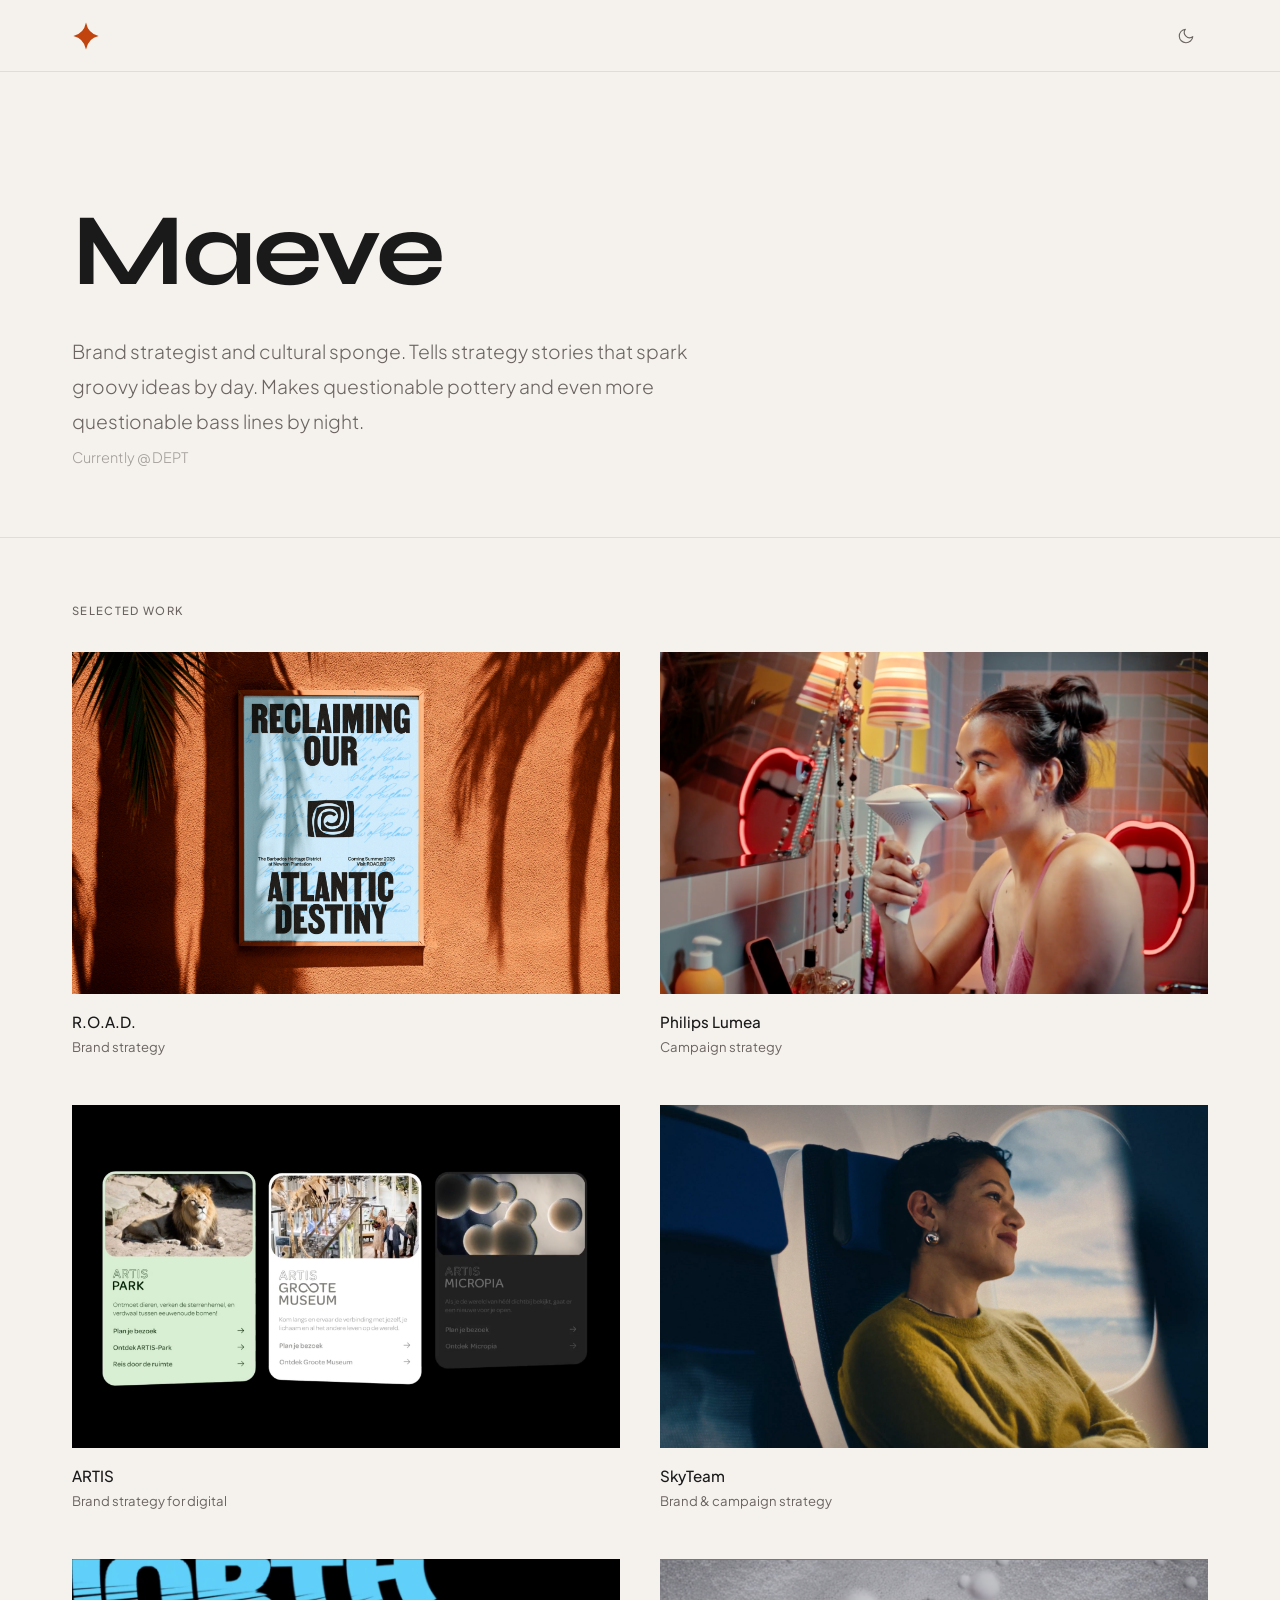
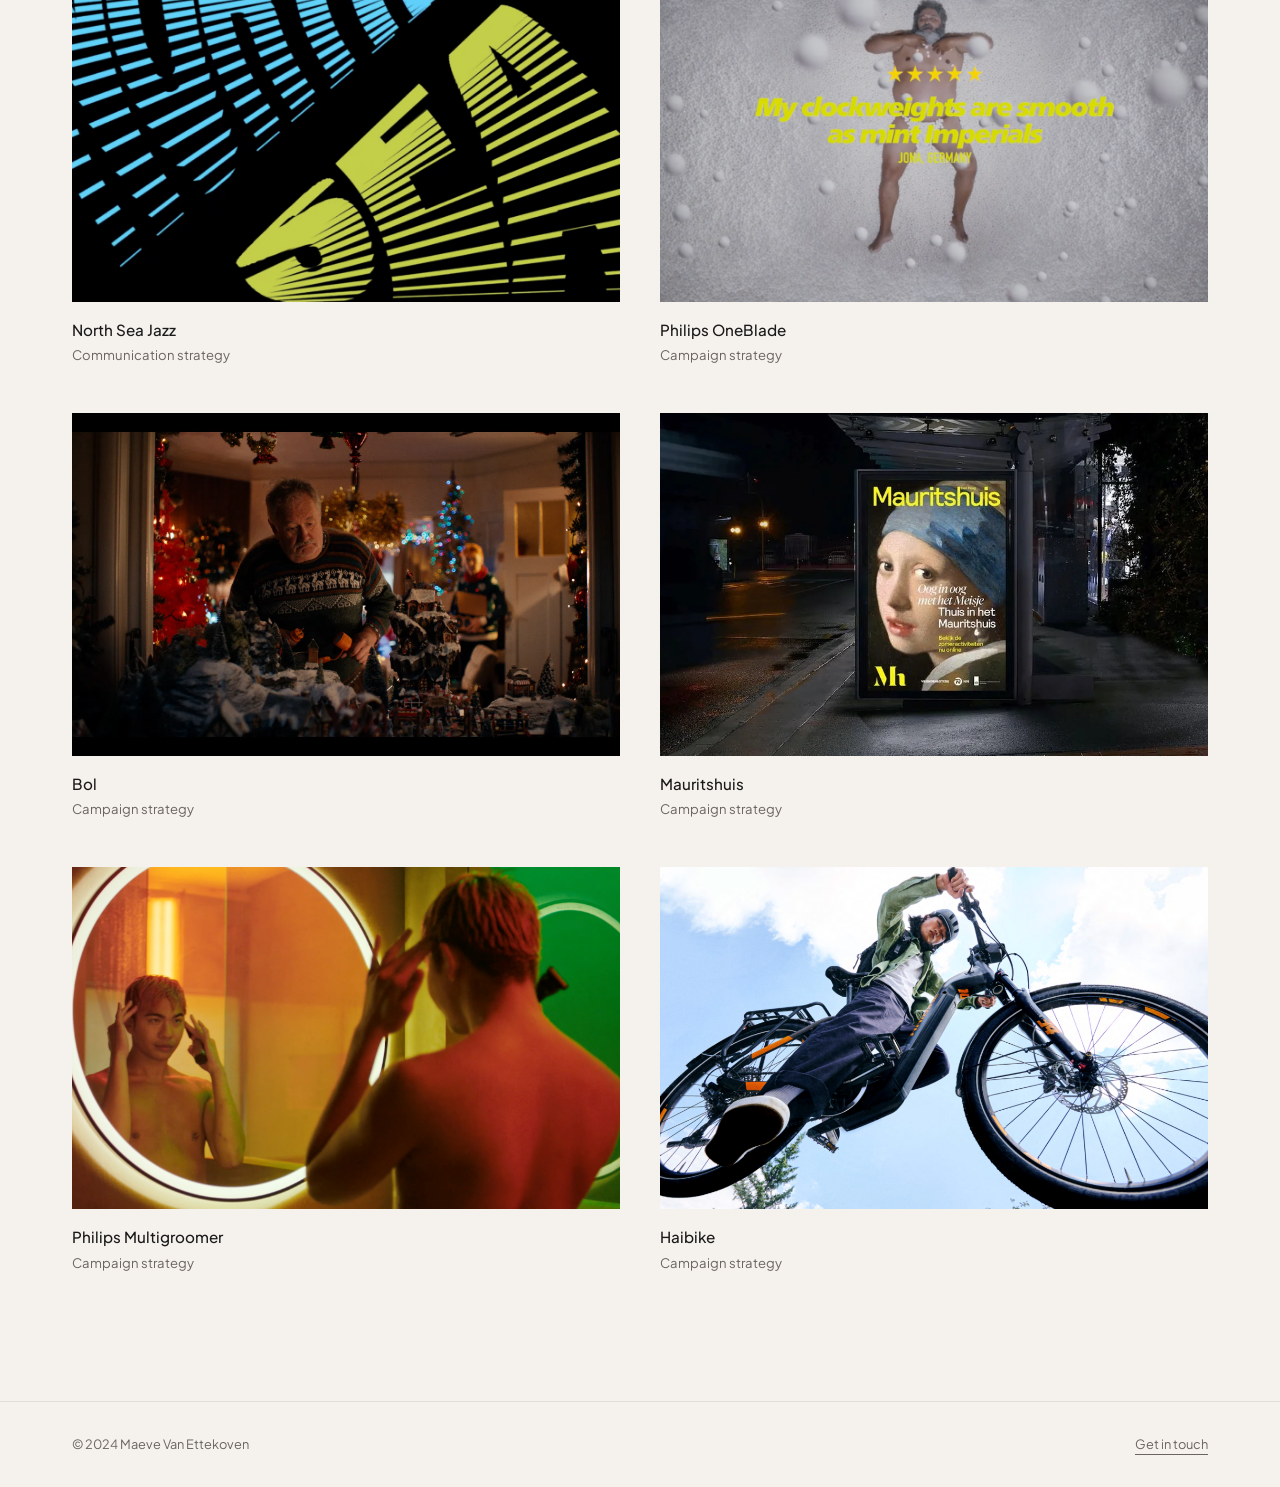
==== index.html @ 8a901c35 "Initial portfolio launch — 10 case studies, dark/light mode, full asset set Co-Authored-By: Claude S" ====
<!DOCTYPE html>
<html lang="en">
<head>
  <meta charset="UTF-8">
  <meta name="viewport" content="width=device-width, initial-scale=1.0">
  <title>Maeve — Brand Strategist</title>
  <meta name="description" content="Maeve Van Ettekoven is a brand strategist based in the Netherlands.">
  <!-- Runs synchronously to set theme before first paint — prevents flash -->
  <script>document.documentElement.setAttribute('data-theme', localStorage.getItem('theme') || (window.matchMedia('(prefers-color-scheme: dark)').matches ? 'dark' : 'light'));</script>
  <link rel="preconnect" href="https://fonts.googleapis.com">
  <link rel="preconnect" href="https://fonts.gstatic.com" crossorigin>
  <link href="https://fonts.googleapis.com/css2?family=Syne:wght@700;800&family=Plus+Jakarta+Sans:wght@300;400;500&display=swap" rel="stylesheet">
  <link rel="icon" type="image/svg+xml" href="favicon.svg">
  <link rel="stylesheet" href="styles.css">
  <style>
    .work-grid {
      gap: 3rem 2.5rem;
    }
    .work-item__thumb {
      aspect-ratio: 16 / 10;
    }
  </style>
</head>
<body>

  <nav class="site-nav" aria-label="Site navigation">
    <div class="container">
      <a href="index.html" class="wordmark" aria-label="Home">
        <img src="favicon.svg" alt="Home">
      </a>
      <button class="theme-toggle" id="theme-toggle" aria-label="Switch to dark mode">
        <!-- Moon: shown in light mode to offer dark mode -->
        <svg class="icon-moon" viewBox="0 0 24 24" aria-hidden="true"><path d="M21 12.79A9 9 0 1 1 11.21 3 7 7 0 0 0 21 12.79z"/></svg>
        <!-- Sun: shown in dark mode to offer light mode -->
        <svg class="icon-sun" viewBox="0 0 24 24" aria-hidden="true"><circle cx="12" cy="12" r="5"/><line x1="12" y1="1" x2="12" y2="3"/><line x1="12" y1="21" x2="12" y2="23"/><line x1="4.22" y1="4.22" x2="5.64" y2="5.64"/><line x1="18.36" y1="18.36" x2="19.78" y2="19.78"/><line x1="1" y1="12" x2="3" y2="12"/><line x1="21" y1="12" x2="23" y2="12"/><line x1="4.22" y1="19.78" x2="5.64" y2="18.36"/><line x1="18.36" y1="5.64" x2="19.78" y2="4.22"/></svg>
      </button>
    </div>
  </nav>

  <main>

    <section class="hero" aria-labelledby="hero-name">
      <div class="container">
        <h1 class="hero__name" id="hero-name">Maeve</h1>
        <p class="hero__line">Brand strategist and cultural sponge. Tells strategy stories that spark groovy ideas by day. Makes questionable pottery and even more questionable bass lines by night.<br><span class="hero__footnote">Currently @ DEPT</span></p>
      </div>
    </section>

    <section class="work" aria-labelledby="work-label">
      <div class="container">
        <p class="work__label" id="work-label">Selected work</p>

        <div class="work-grid" role="list">

          <a class="work-item" href="case-study.html" role="listitem">
            <div class="work-item__thumb">
              <img
                src="3Carousel_2.png.webp"
                alt="R.O.A.D. — Reclaiming Our Atlantic Destiny, Government of Barbados"
                loading="lazy"
              >
            </div>
            <div class="work-item__meta">
              <p class="work-item__client">R.O.A.D.</p>
              <p class="work-item__type">Brand strategy</p>
            </div>
          </a>

          <a class="work-item" href="case-study-lumea.html" role="listitem">
            <div class="work-item__thumb">
              <img
                src="Screenshot 2026-05-10 at 14.18.40.png"
                alt="Philips Lumea — Campaign Strategy"
                loading="lazy"
              >
            </div>
            <div class="work-item__meta">
              <p class="work-item__client">Philips Lumea</p>
              <p class="work-item__type">Campaign strategy</p>
            </div>
          </a>

          <a class="work-item" href="case-study-artis.html" role="listitem">
            <div class="work-item__thumb">
              <img
                src="Screenshot 2026-05-10 at 13.46.54.png"
                alt="ARTIS — Brand Strategy"
                loading="lazy"
              >
            </div>
            <div class="work-item__meta">
              <p class="work-item__client">ARTIS</p>
              <p class="work-item__type">Brand strategy for digital</p>
            </div>
          </a>

          <a class="work-item" href="case-study-skyteam.html" role="listitem">
            <div class="work-item__thumb">
              <img
                src="3697b1dc-ba81-4e8c-a852-3b374e48b9ad_rw_1920.jpg"
                alt="SkyTeam — Brand & Campaign Strategy"
                loading="lazy"
              >
            </div>
            <div class="work-item__meta">
              <p class="work-item__client">SkyTeam</p>
              <p class="work-item__type">Brand & campaign strategy</p>
            </div>
          </a>

          <a class="work-item" href="case-study-nsj.html" role="listitem">
            <div class="work-item__thumb">
              <img
                src="Screenshot-2022-10-28-at-16.06.18.png"
                alt="North Sea Jazz — Communication Strategy"
                loading="lazy"
              >
            </div>
            <div class="work-item__meta">
              <p class="work-item__client">North Sea Jazz</p>
              <p class="work-item__type">Communication strategy</p>
            </div>
          </a>

          <a class="work-item" href="case-study-oneblade.html" role="listitem">
            <div class="work-item__thumb">
              <img
                src="Screenshot 2026-05-10 at 16.35.34.png"
                alt="Philips OneBlade — Campaign Strategy"
                loading="lazy"
              >
            </div>
            <div class="work-item__meta">
              <p class="work-item__client">Philips OneBlade</p>
              <p class="work-item__type">Campaign strategy</p>
            </div>
          </a>

          <a class="work-item" href="case-study-bol-christmas.html" role="listitem">
            <div class="work-item__thumb">
              <img
                src="bol kerstreclame.webp"
                alt="Bol — Campaign Strategy"
                loading="lazy"
              >
            </div>
            <div class="work-item__meta">
              <p class="work-item__client">Bol</p>
              <p class="work-item__type">Campaign strategy</p>
            </div>
          </a>

          <a class="work-item" href="case-study-mauritshuis.html" role="listitem">
            <div class="work-item__thumb">
              <img
                src="meisje.webp"
                alt="Mauritshuis — Campaign Strategy"
                loading="lazy"
              >
            </div>
            <div class="work-item__meta">
              <p class="work-item__client">Mauritshuis</p>
              <p class="work-item__type">Campaign strategy</p>
            </div>
          </a>

          <a class="work-item" href="case-study-multigroomer.html" role="listitem">
            <div class="work-item__thumb">
              <img
                src="6010ec3d-7864-4c8e-818a-9cd3819158ee_rw_3840.png"
                alt="Philips Multigroomer — Campaign Strategy"
                loading="lazy"
              >
            </div>
            <div class="work-item__meta">
              <p class="work-item__client">Philips Multigroomer</p>
              <p class="work-item__type">Campaign strategy</p>
            </div>
          </a>

          <a class="work-item" href="case-study-haibike.html" role="listitem">
            <div class="work-item__thumb">
              <img
                src="Screenshot 2026-05-10 at 18.29.34.png"
                alt="Haibike — Campaign Strategy"
                loading="lazy"
              >
            </div>
            <div class="work-item__meta">
              <p class="work-item__client">Haibike</p>
              <p class="work-item__type">Campaign strategy</p>
            </div>
          </a>

        </div>
      </div>
    </section>

  </main>

  <footer class="site-footer">
    <div class="container">
      <p class="site-footer__copy">&copy; 2024 Maeve Van Ettekoven</p>
      <a class="site-footer__contact" href="https://www.linkedin.com/in/maevevanettekoven/" target="_blank" rel="noopener noreferrer">Get in touch</a>
    </div>
  </footer>

  <script src="theme.js"></script>
</body>
</html>
---- styles.css ----
/*
  Maeve Van Ettekoven — Portfolio
  ================================
  Colour palette:
    --white:   #F5F2EE  (warm off-white — softer than pure white, easier on the eye)
    --black:   #1A1A1A  (near-black — less aggressive than #000)
    --accent:  #C1440E  (burnt sienna — earthy, confident, fits brand strategy work
                         without screaming "creative agency". Has warmth without being
                         saccharine.)
    --muted:   #6B6460  (for metadata, captions, secondary text)

  Typography:
    Syne — used for the name/wordmark and all display headings. Bold, geometric,
    slightly rounded terminals. Confident without being aggressive. At 700–800
    weight it has real presence on the page without needing size to do the work.
    Plus Jakarta Sans — paired for body and UI. Rounder and friendlier than DM
    Sans, with a humanist warmth that softens Syne's geometry. Together they push
    the site from spare/intellectual toward warm/confident — still minimal, but
    with actual personality.
*/

/* ─── Tokens ────────────────────────────────────────────────────────────── */
:root {
  --white:   #F5F2EE;
  --black:   #1A1A1A;
  --accent:  #C1440E;
  --muted:   #6B6460;
  --border:  #E0DDD9;

  --space-xs: 0.5rem;
  --space-s:  1rem;
  --space-m:  2rem;
  --space-l:  4rem;
  --space-xl: 8rem;

  --max-w:        1200px;
  --body-max-w:   680px;
  --nav-h:        72px;

  --font-display: 'Syne', system-ui, sans-serif;
  --font-body:    'Plus Jakarta Sans', system-ui, sans-serif;

  --ease: cubic-bezier(0.25, 0.1, 0.25, 1);
}

/* ─── Dark mode tokens ───────────────────────────────────────────────────── */
[data-theme="dark"] {
  --white:  #141210;
  --black:  #F0EDE8;
  --muted:  #8A8480;
  --border: #2C2926;
}

/* ─── Reset ─────────────────────────────────────────────────────────────── */
*, *::before, *::after { box-sizing: border-box; margin: 0; padding: 0; }

html {
  font-size: 16px;
  scroll-behavior: smooth;
}

body {
  background: var(--white);
  color: var(--black);
  font-family: var(--font-body);
  font-size: 1rem;
  line-height: 1.6;
  -webkit-font-smoothing: antialiased;
}

img {
  display: block;
  max-width: 100%;
  height: auto;
}

a {
  color: inherit;
  text-decoration: none;
}

/* ─── Nav ────────────────────────────────────────────────────────────────── */
.site-nav {
  position: sticky;
  top: 0;
  z-index: 100;
  background: var(--white);
  border-bottom: 1px solid var(--border);
  height: var(--nav-h);
  display: flex;
  align-items: center;
}

.site-nav .container {
  display: flex;
  align-items: center;
  justify-content: space-between;
}

.site-nav .wordmark {
  font-family: var(--font-display);
  font-size: 1.25rem;
  font-weight: 700;
  letter-spacing: 0.02em;
  color: var(--black);
  transition: color 0.2s var(--ease);
}

.site-nav .wordmark:hover {
  color: var(--accent);
}

.site-nav .wordmark img {
  display: block;
  height: 28px;
  width: auto;
}

/* ─── Theme toggle ───────────────────────────────────────────────────────── */
.theme-toggle {
  background: none;
  border: none;
  cursor: pointer;
  padding: 0.5rem;
  min-width: 44px;
  min-height: 44px;
  display: flex;
  align-items: center;
  justify-content: center;
  color: var(--muted);
  transition: color 0.2s var(--ease);
}

.theme-toggle:hover { color: var(--accent); }

.theme-toggle:focus-visible {
  outline: 2px solid var(--accent);
  outline-offset: 3px;
  border-radius: 2px;
}

.theme-toggle svg {
  width: 18px;
  height: 18px;
  fill: none;
  stroke: currentColor;
  stroke-width: 1.5;
  stroke-linecap: round;
  stroke-linejoin: round;
  flex-shrink: 0;
}

/* Show the right icon per theme */
.icon-sun  { display: none; }
.icon-moon { display: block; }

[data-theme="dark"] .icon-sun  { display: block; }
[data-theme="dark"] .icon-moon { display: none; }

/* ─── Container ──────────────────────────────────────────────────────────── */
.container {
  width: 100%;
  max-width: var(--max-w);
  margin-inline: auto;
  padding-inline: var(--space-m);
}

/* ─── Hero ───────────────────────────────────────────────────────────────── */
.hero {
  padding-block: var(--space-xl) var(--space-l);
  border-bottom: 1px solid var(--border);
}

.hero__name {
  font-family: var(--font-display);
  font-size: clamp(3.5rem, 8vw, 7rem);
  font-weight: 700;
  line-height: 1.0;
  letter-spacing: -0.03em;
  margin-bottom: var(--space-m);
}

.hero__footnote {
  font-size: 0.75em;
  opacity: 0.6;
}

.hero__line {
  font-family: var(--font-body);
  font-size: clamp(1rem, 2vw, 1.2rem);
  font-weight: 300;
  color: var(--muted);
  max-width: 640px;
  line-height: 1.8;
}

/* ─── Work grid ──────────────────────────────────────────────────────────── */
.work {
  padding-block: var(--space-l);
}

.work__label {
  font-size: 0.7rem;
  font-weight: 500;
  letter-spacing: 0.12em;
  text-transform: uppercase;
  color: var(--muted);
  margin-bottom: var(--space-m);
}

.work-grid {
  display: grid;
  grid-template-columns: repeat(2, 1fr);
  gap: var(--space-m);
}

/* ─── Work item ──────────────────────────────────────────────────────────── */
.work-item {
  display: block;
  cursor: pointer;
}

.work-item__thumb {
  position: relative;
  overflow: hidden;
  aspect-ratio: 4 / 3;
  background: var(--border);
  margin-bottom: var(--space-xs);
}

.work-item__thumb img {
  width: 100%;
  height: 100%;
  object-fit: cover;
  transition: transform 0.5s var(--ease);
}

/* Accent overlay on hover */
.work-item__thumb::after {
  content: '';
  position: absolute;
  inset: 0;
  background: var(--accent);
  opacity: 0;
  transition: opacity 0.35s var(--ease);
}

@media (prefers-reduced-motion: no-preference) {
  .work-item:hover .work-item__thumb img {
    transform: scale(1.03);
  }
  .work-item:hover .work-item__thumb::after {
    opacity: 0.12;
  }
}

.work-item__meta {
  padding-top: var(--space-xs);
}

.work-item__client {
  font-size: 0.95rem;
  font-weight: 500;
  color: var(--black);
}

.work-item__type {
  font-size: 0.82rem;
  color: var(--muted);
  margin-top: 2px;
}

/* Focus state for accessibility */
.work-item:focus-visible .work-item__thumb {
  outline: 2px solid var(--accent);
  outline-offset: 3px;
}

/* ─── Footer ─────────────────────────────────────────────────────────────── */
.site-footer {
  border-top: 1px solid var(--border);
  padding-block: var(--space-m);
  margin-top: var(--space-l);
}

.site-footer .container {
  display: flex;
  align-items: center;
  justify-content: space-between;
  flex-wrap: wrap;
  gap: var(--space-s);
}

.site-footer__copy {
  font-size: 0.8rem;
  color: var(--muted);
}

.site-footer__contact {
  font-size: 0.8rem;
  color: var(--muted);
  border-bottom: 1px solid currentColor;
  transition: color 0.2s var(--ease);
}

.site-footer__contact:hover {
  color: var(--accent);
}

/* ─── Case study ─────────────────────────────────────────────────────────── */
.cs-back {
  display: inline-flex;
  align-items: center;
  gap: 0.4em;
  font-size: 0.85rem;
  color: var(--muted);
  padding-block: var(--space-m);
  transition: color 0.2s var(--ease);
}

.cs-back:hover { color: var(--accent); }

.cs-back:focus-visible {
  outline: 2px solid var(--accent);
  outline-offset: 3px;
  border-radius: 2px;
}

.cs-header {
  padding-bottom: var(--space-l);
  border-bottom: 1px solid var(--border);
  margin-bottom: var(--space-l);
}

.cs-header__title {
  font-family: var(--font-display);
  font-size: clamp(2.5rem, 6vw, 5rem);
  font-weight: 700;
  line-height: 1.05;
  letter-spacing: -0.03em;
  margin-bottom: var(--space-m);
}

.cs-meta {
  display: flex;
  flex-wrap: wrap;
  gap: var(--space-s);
  align-items: center;
}

.cs-meta__item {
  font-size: 0.78rem;
  font-weight: 500;
  letter-spacing: 0.1em;
  text-transform: uppercase;
  color: var(--muted);
}

.cs-meta__sep {
  color: var(--border);
  user-select: none;
}

.cs-hero-image {
  width: 100%;
  aspect-ratio: 16 / 7;
  object-fit: cover;
  margin-bottom: var(--space-l);
}

/* ─── Case study body ────────────────────────────────────────────────────── */
.cs-body {
  max-width: var(--body-max-w);
  margin-bottom: var(--space-xl);
}

.cs-body h2 {
  font-family: var(--font-display);
  font-size: clamp(1.5rem, 3vw, 2rem);
  font-weight: 700;
  margin-top: var(--space-l);
  margin-bottom: var(--space-s);
  color: var(--black);
}

.cs-body p {
  font-size: 1.05rem;
  line-height: 1.75;
  color: var(--black);
  margin-bottom: var(--space-s);
}

.cs-body figure {
  margin-block: var(--space-l);
}

.cs-body figure img {
  width: 100%;
  aspect-ratio: 3 / 2;
  object-fit: cover;
}

.cs-text-link {
  display: inline-block;
  font-size: 0.9rem;
  font-weight: 500;
  color: var(--accent);
  border-bottom: 1px solid currentColor;
  transition: opacity 0.2s var(--ease);
}

.cs-text-link:hover { opacity: 0.7; }

.cs-body figcaption {
  font-size: 0.78rem;
  color: var(--muted);
  margin-top: var(--space-xs);
}

.figure-pair {
  display: grid;
  grid-template-columns: 1fr 1fr;
  gap: var(--space-s);
  margin-block: var(--space-l);
}

.figure-pair figure {
  margin-block: 0;
}

.figure-pair figure img {
  aspect-ratio: 1 / 1;
  object-fit: cover;
}

@media (max-width: 767px) {
  .figure-pair {
    grid-template-columns: 1fr;
  }
}

/* ─── Responsive ─────────────────────────────────────────────────────────── */
@media (max-width: 767px) {
  :root {
    --space-l:  2.5rem;
    --space-xl: 4rem;
  }

  .work-grid {
    grid-template-columns: 1fr;
  }

  .hero {
    padding-block: var(--space-l) var(--space-m);
  }

  .site-nav .wordmark {
    font-size: 1.1rem;
  }

  .cs-body {
    max-width: 100%;
  }
}

@media (min-width: 768px) and (max-width: 1023px) {
  :root {
    --space-xl: 6rem;
  }
}

/* ─── Focus visible global ───────────────────────────────────────────────── */
:focus-visible {
  outline: 2px solid var(--accent);
  outline-offset: 3px;
}
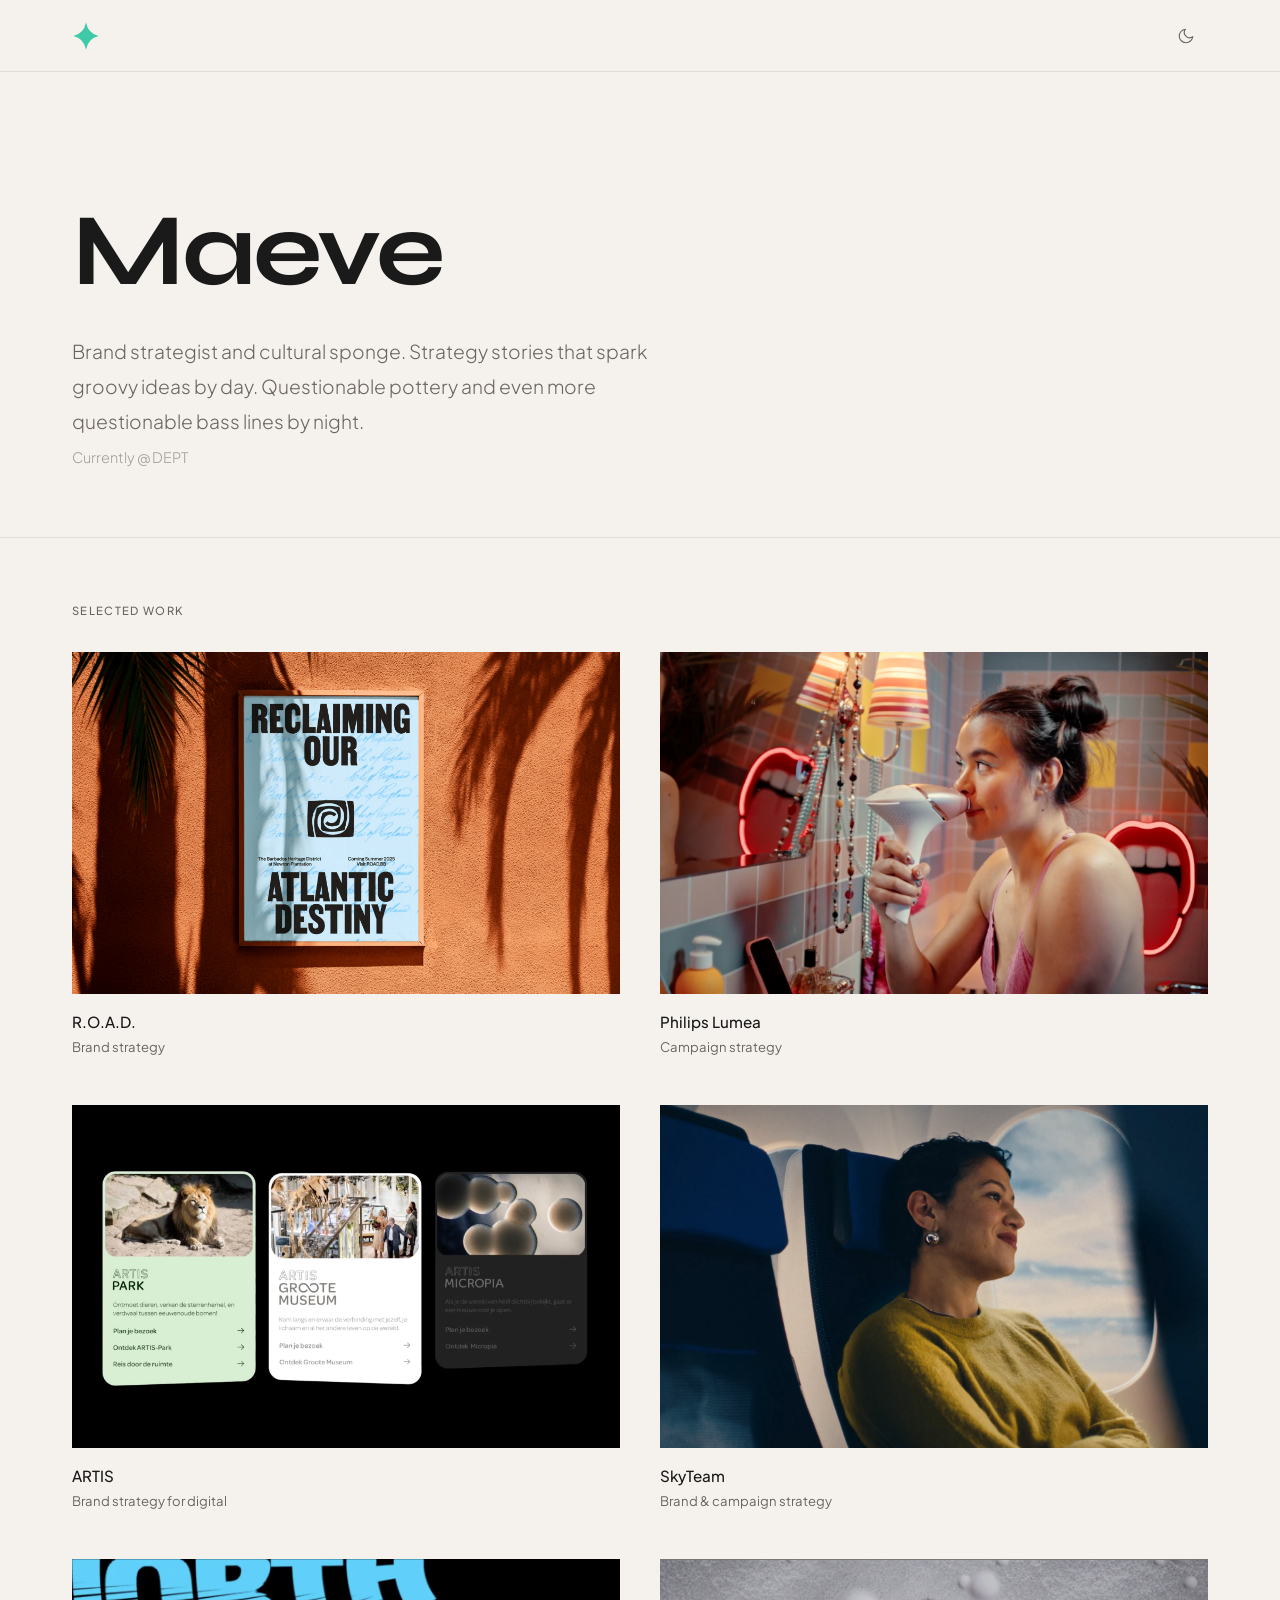
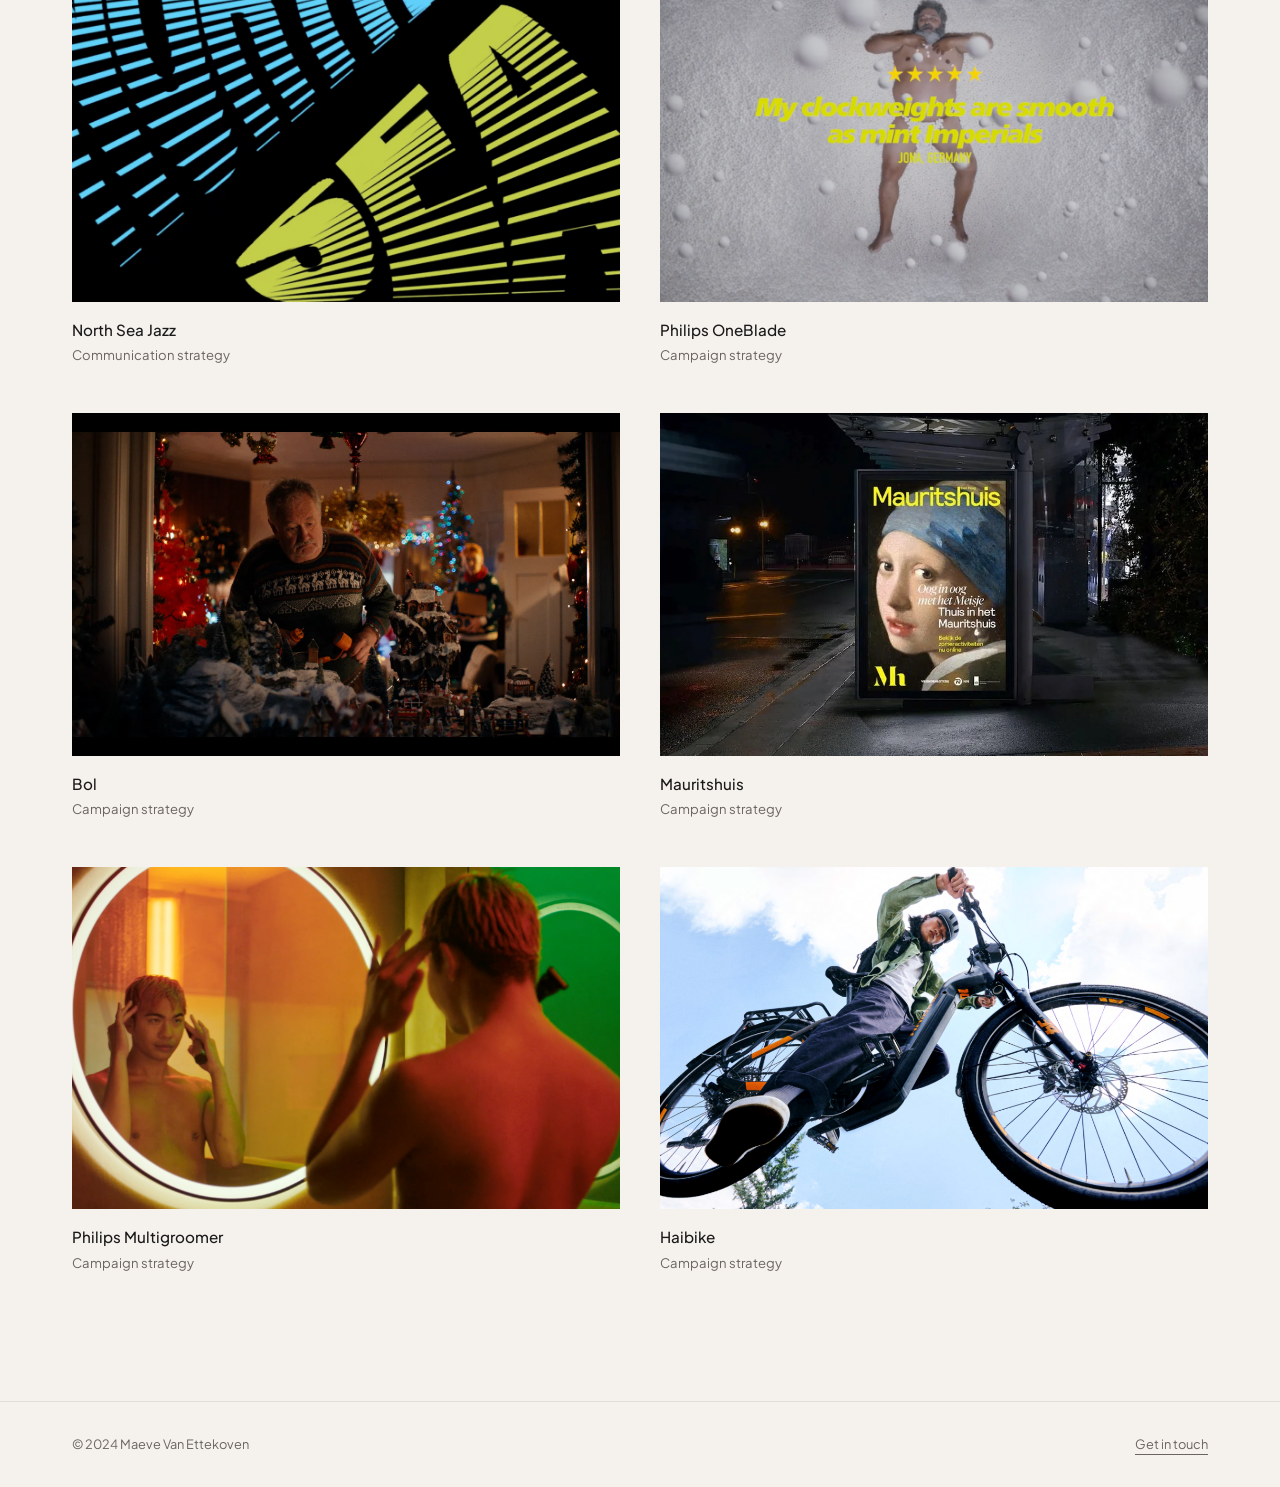
==== commit 3be1bdde: "Update intro text and favicon colour Co-Authored-By: Claude Sonnet 4.6 <noreply@anthropic.com>" ====
--- a/index.html
+++ b/index.html
@@ -42,7 +42,7 @@
     <section class="hero" aria-labelledby="hero-name">
       <div class="container">
         <h1 class="hero__name" id="hero-name">Maeve</h1>
-        <p class="hero__line">Brand strategist and cultural sponge. Tells strategy stories that spark groovy ideas by day. Makes questionable pottery and even more questionable bass lines by night.<br><span class="hero__footnote">Currently @ DEPT</span></p>
+        <p class="hero__line">Brand strategist and cultural sponge. Strategy stories that spark groovy ideas by day. Questionable pottery and even more questionable bass lines by night.<br><span class="hero__footnote">Currently @ DEPT</span></p>
       </div>
     </section>
 
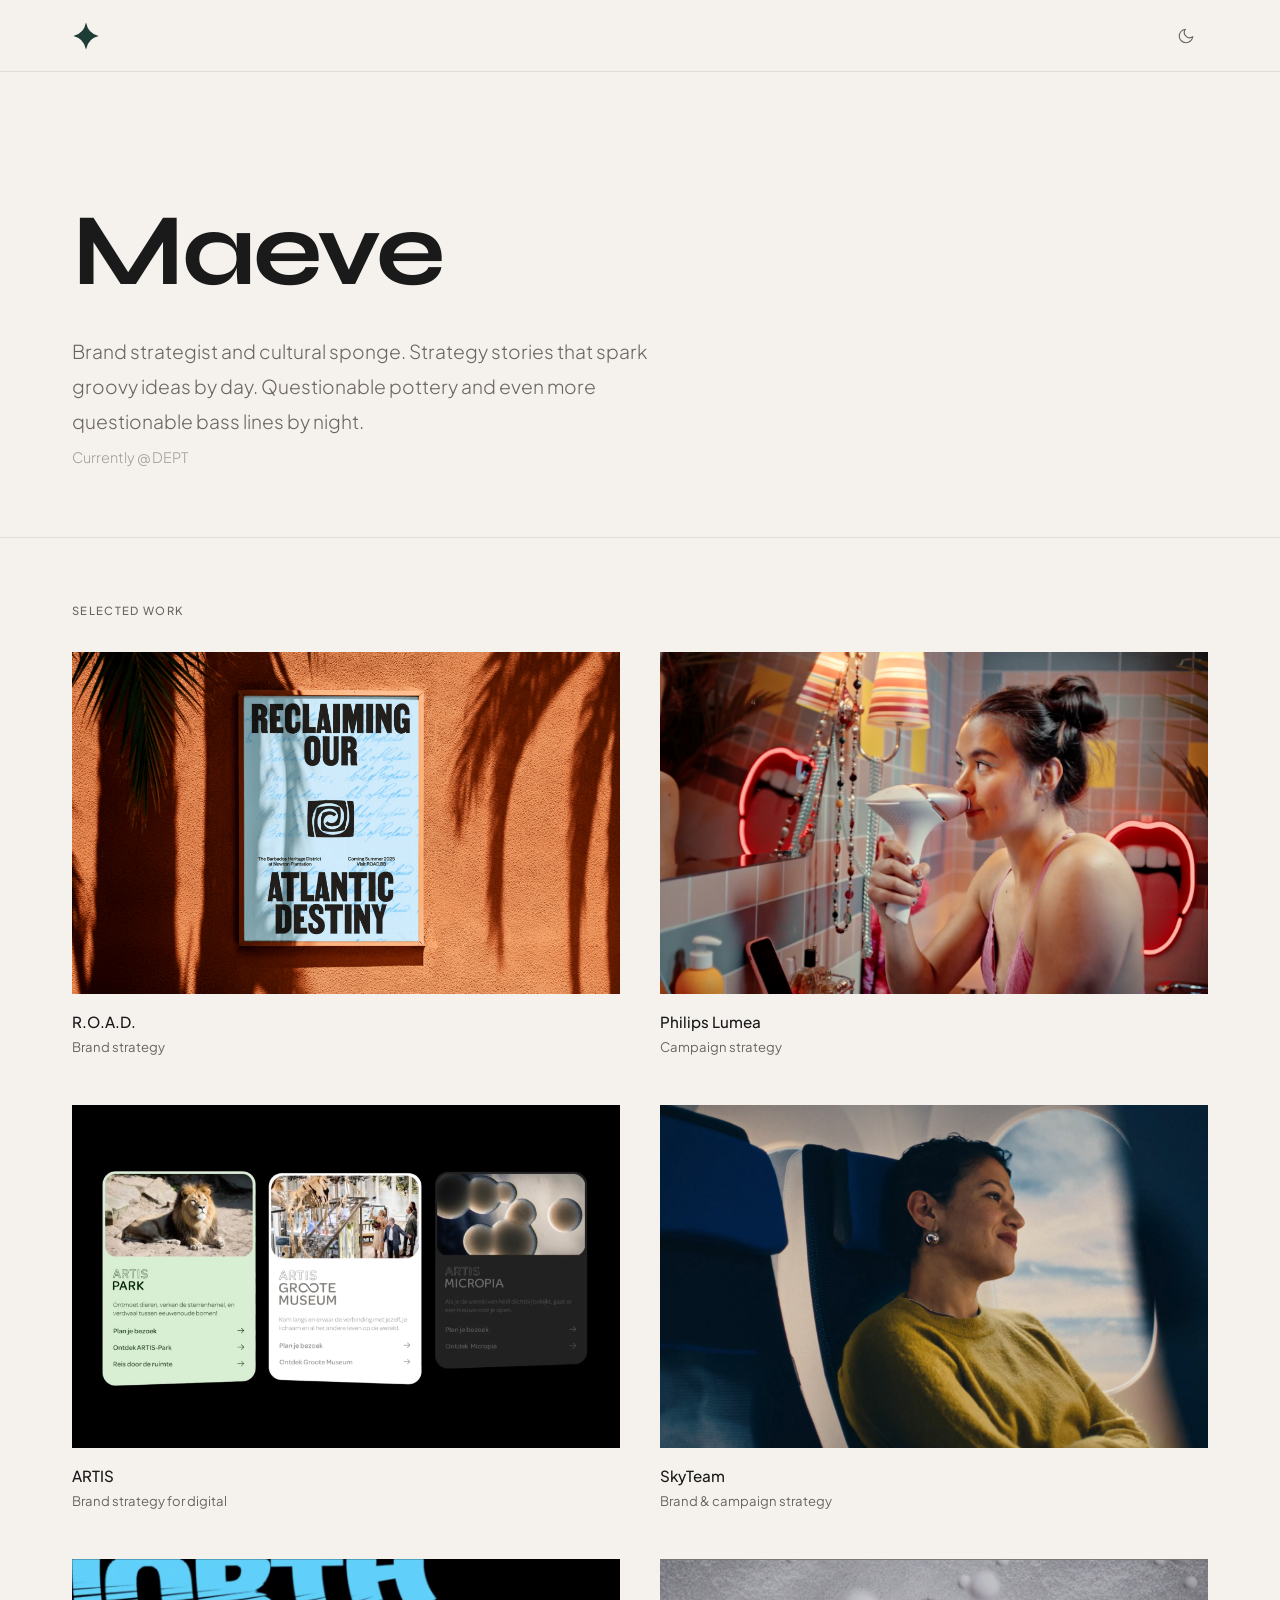
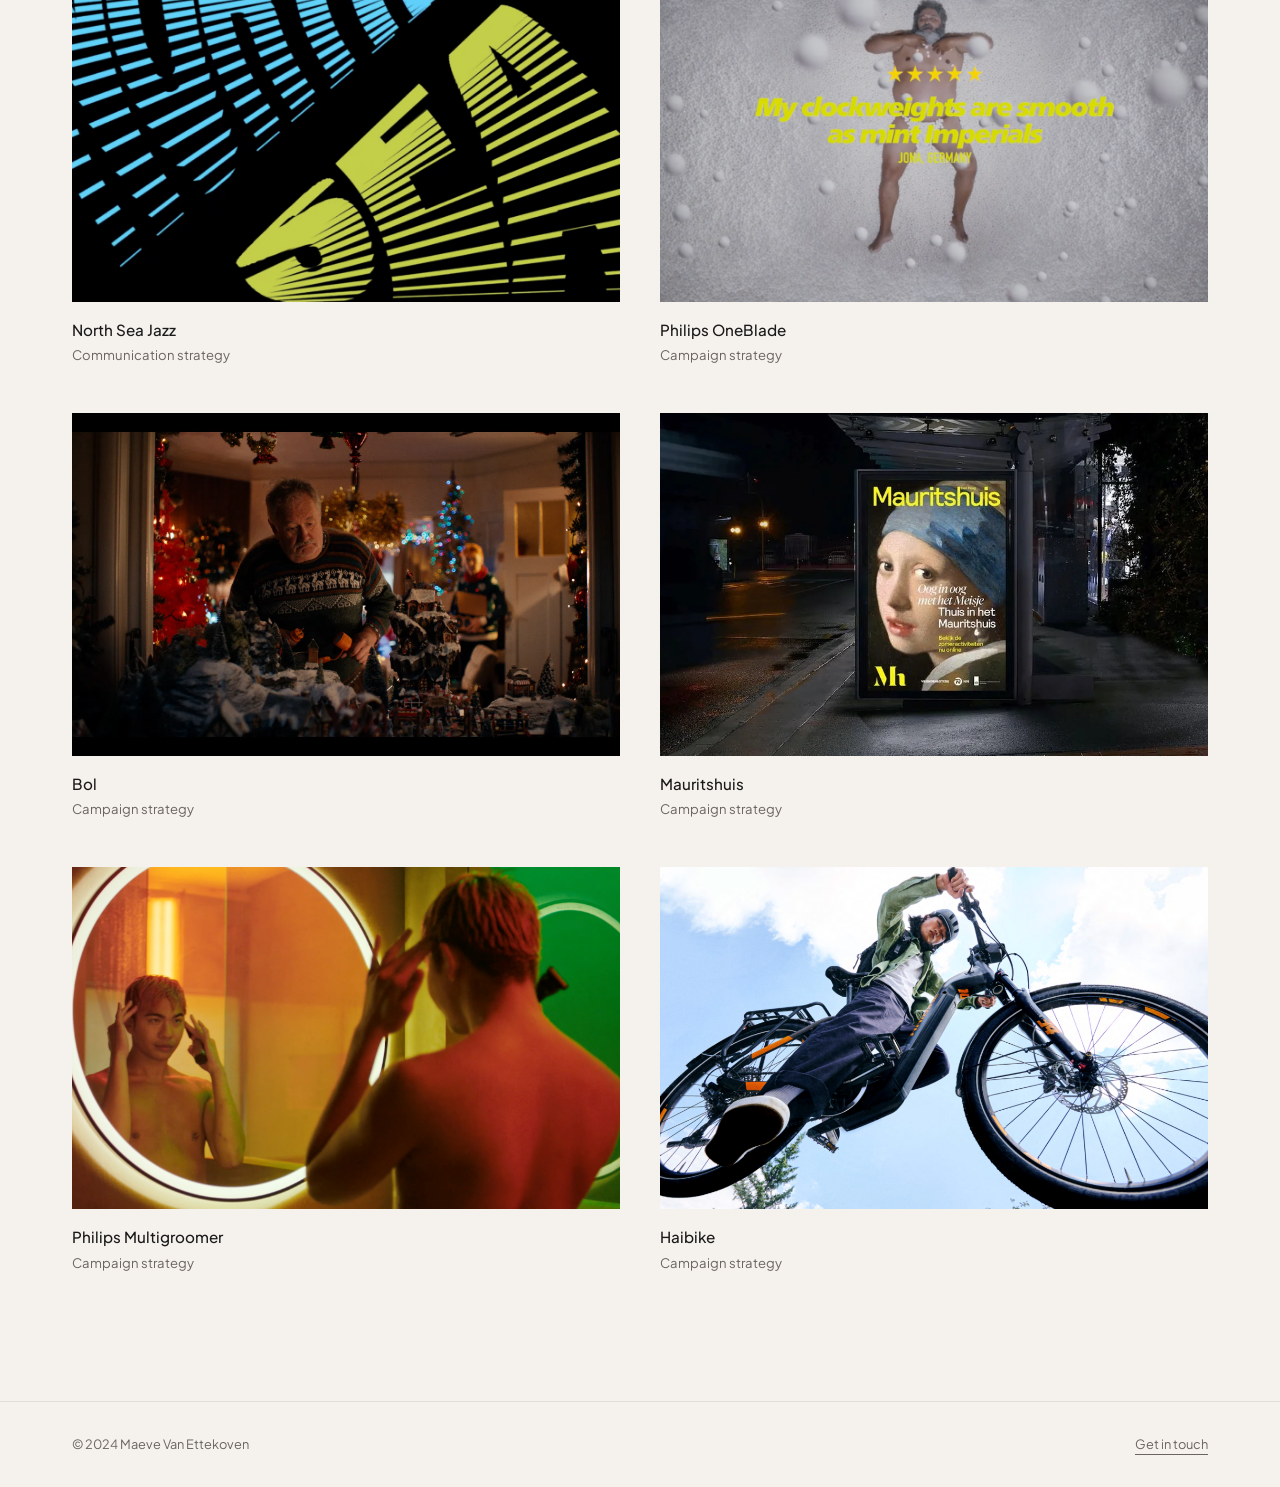
==== commit c98929c2: "Add OG image and meta tags Co-Authored-By: Claude Sonnet 4.6 <noreply@anthropic.com>" ====
--- a/index.html
+++ b/index.html
@@ -11,6 +11,13 @@
   <link rel="preconnect" href="https://fonts.gstatic.com" crossorigin>
   <link href="https://fonts.googleapis.com/css2?family=Syne:wght@700;800&family=Plus+Jakarta+Sans:wght@300;400;500&display=swap" rel="stylesheet">
   <link rel="icon" type="image/svg+xml" href="favicon.svg">
+  <meta property="og:image" content="https://maevevanettekoven.vercel.app/og-image.png">
+  <meta property="og:image:width" content="1200">
+  <meta property="og:image:height" content="630">
+  <meta property="og:title" content="Maeve Van Ettekoven — Brand Strategist">
+  <meta property="og:description" content="Brand strategist and cultural sponge.">
+  <meta property="og:type" content="website">
+  <meta property="og:url" content="https://maevevanettekoven.vercel.app">
   <link rel="stylesheet" href="styles.css">
   <style>
     .work-grid {
--- a/styles.css
+++ b/styles.css
@@ -4,7 +4,7 @@
   Colour palette:
     --white:   #F5F2EE  (warm off-white — softer than pure white, easier on the eye)
     --black:   #1A1A1A  (near-black — less aggressive than #000)
-    --accent:  #C1440E  (burnt sienna — earthy, confident, fits brand strategy work
+    --accent:  #1c3c35  (burnt sienna — earthy, confident, fits brand strategy work
                          without screaming "creative agency". Has warmth without being
                          saccharine.)
     --muted:   #6B6460  (for metadata, captions, secondary text)
@@ -23,7 +23,7 @@
 :root {
   --white:   #F5F2EE;
   --black:   #1A1A1A;
-  --accent:  #C1440E;
+  --accent:  #1c3c35;
   --muted:   #6B6460;
   --border:  #E0DDD9;
 
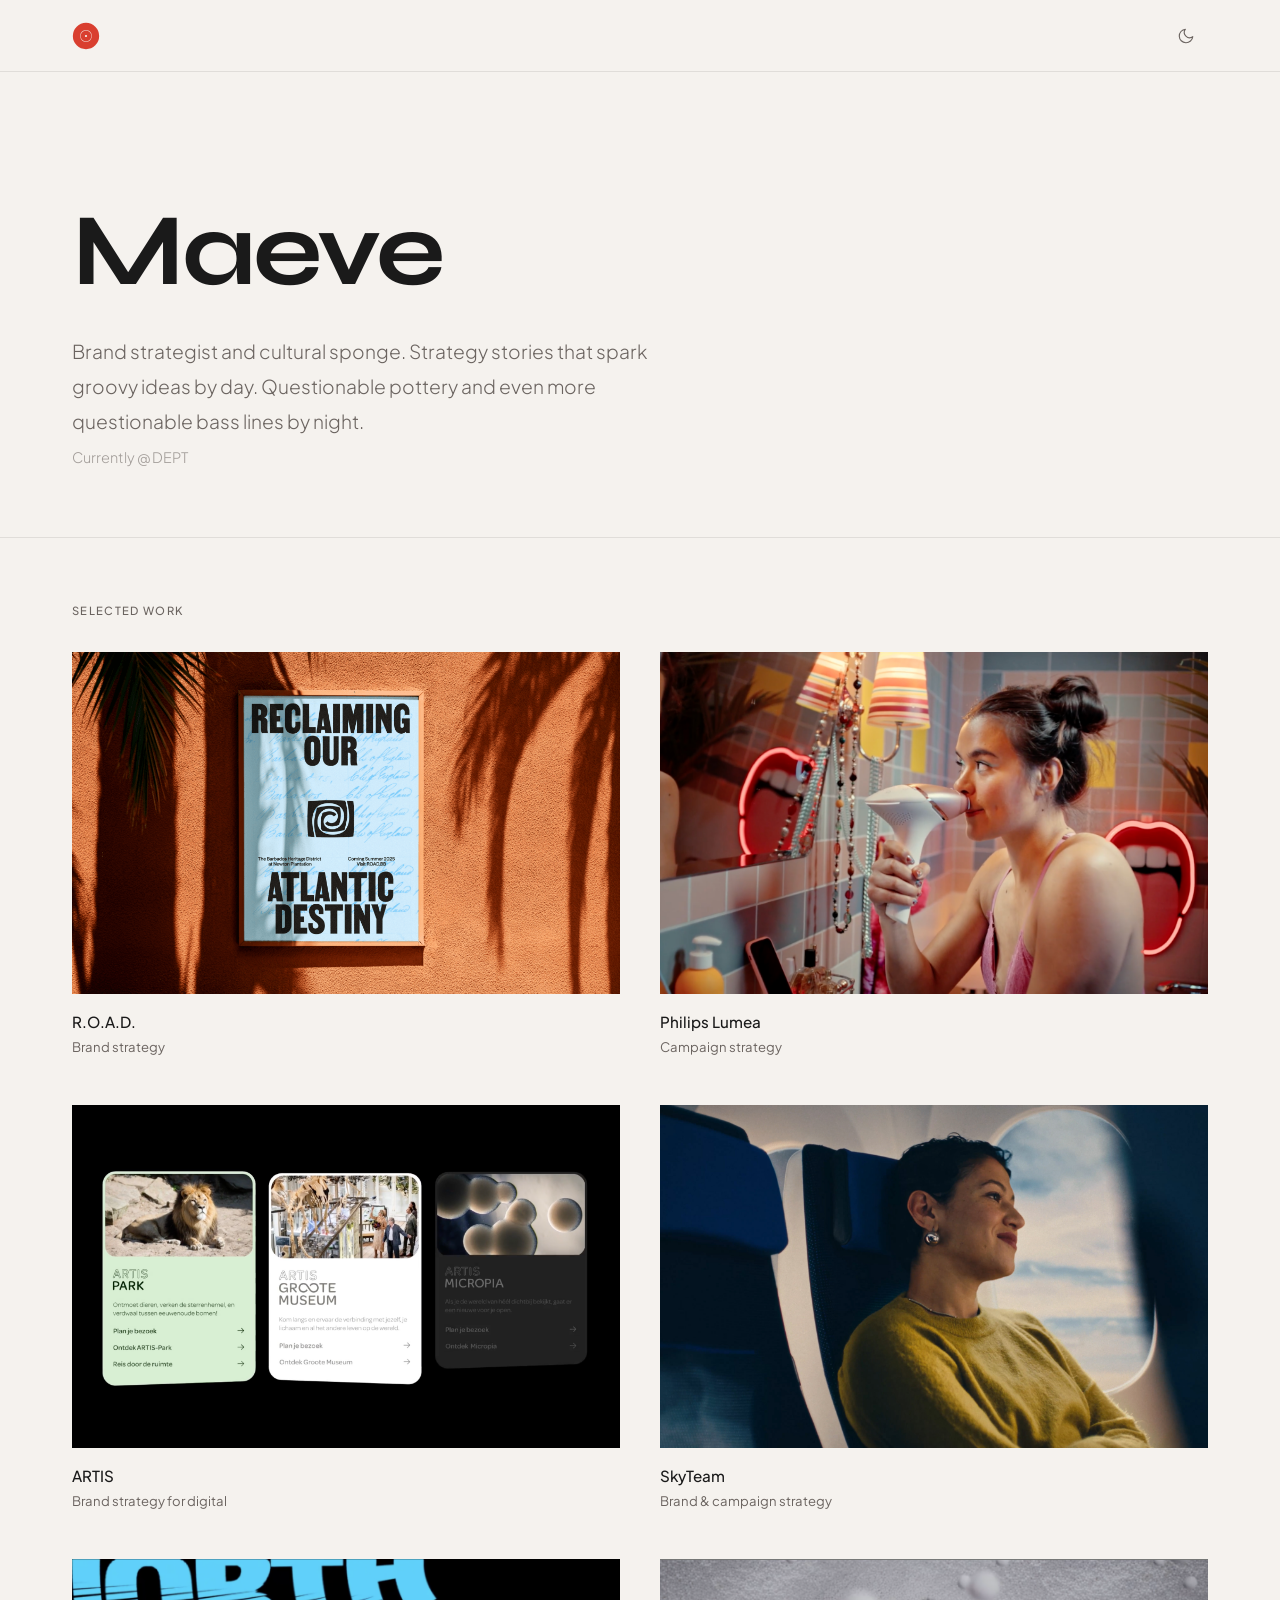
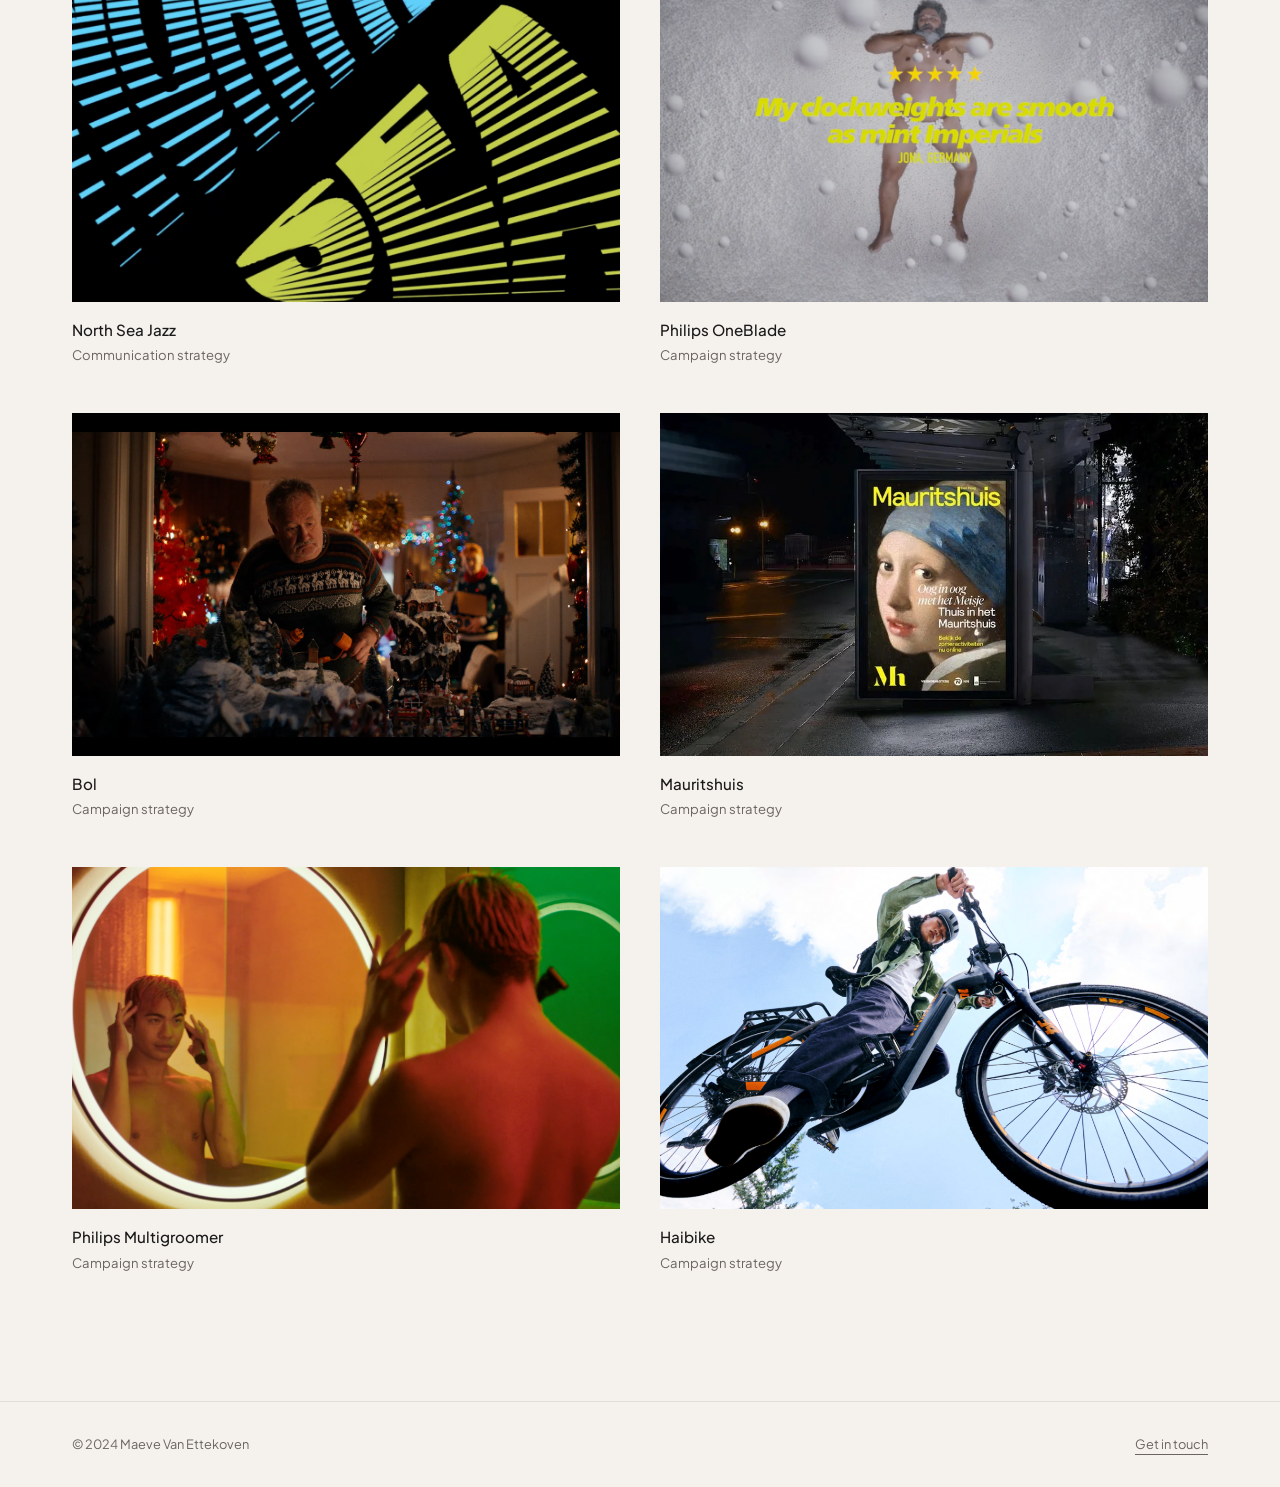
==== commit 163890d5: "Add social-preview.png and OG/Twitter meta tags to index and case-study Co-Authored-By: Claude Sonne" ====
--- a/index.html
+++ b/index.html
@@ -11,13 +11,14 @@
   <link rel="preconnect" href="https://fonts.gstatic.com" crossorigin>
   <link href="https://fonts.googleapis.com/css2?family=Syne:wght@700;800&family=Plus+Jakarta+Sans:wght@300;400;500&display=swap" rel="stylesheet">
   <link rel="icon" type="image/svg+xml" href="favicon.svg">
-  <meta property="og:image" content="https://maevevanettekoven.vercel.app/og-image.png">
-  <meta property="og:image:width" content="1200">
-  <meta property="og:image:height" content="630">
   <meta property="og:title" content="Maeve Van Ettekoven — Brand Strategist">
   <meta property="og:description" content="Brand strategist and cultural sponge.">
   <meta property="og:type" content="website">
   <meta property="og:url" content="https://maevevanettekoven.vercel.app">
+  <meta property="og:image" content="https://maevevanettekoven.vercel.app/social-preview.png">
+  <meta property="og:image:width" content="1200">
+  <meta property="og:image:height" content="630">
+  <meta name="twitter:card" content="summary_large_image">
   <link rel="stylesheet" href="styles.css">
   <style>
     .work-grid {
